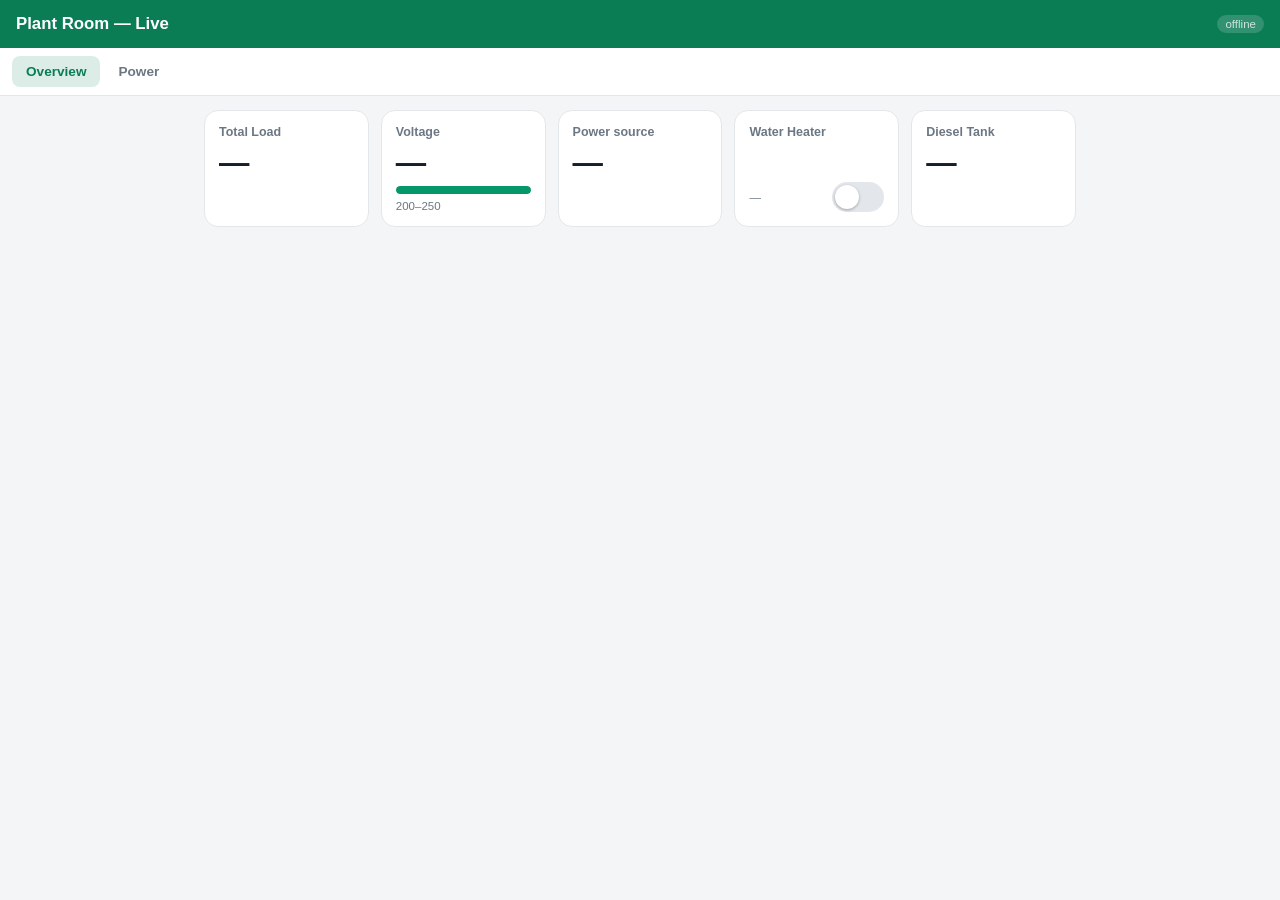
==== dashboard/index.html @ 4156bb83 "Promote iot-core to standalone Microscale repo: add ROADMAP, device-integration guide, catalog + lic" ====
<!doctype html>
<html lang="en">
<head>
  <meta charset="utf-8" />
  <meta name="viewport" content="width=device-width, initial-scale=1, viewport-fit=cover" />
  <meta name="theme-color" content="#0a7d55" />
  <link rel="manifest" href="manifest.webmanifest" />
  <title>iot-core dashboard</title>
  <link rel="stylesheet" href="style.css" />
</head>
<body>
  <header id="top">
    <h1 id="site-title">…</h1>
    <span id="conn" class="conn off">connecting…</span>
  </header>
  <nav id="tabs"></nav>
  <main id="grid"></main>
  <script src="vendor/mqtt.min.js"></script>
  <script src="app.js"></script>
  <script>if ("serviceWorker" in navigator) navigator.serviceWorker.register("sw.js").catch(function(){});</script>
</body>
</html>
---- dashboard/style.css ----
:root {
  --brand: #0a7d55;
  --bg: #f4f5f7; --surface: #ffffff; --text: #16202a; --muted: #6b7783;
  --border: #e3e7eb; --good: #059669; --warn: #d97706; --bad: #dc2626;
  --grid-c: #2563eb; --gen-c: #d97706;
}
@media (prefers-color-scheme: dark) {
  :root { --bg:#0e1216; --surface:#171d23; --text:#e6edf3; --muted:#8b98a5; --border:#252d35; }
}
* { box-sizing: border-box; }
body {
  margin: 0; background: var(--bg); color: var(--text);
  font-family: -apple-system, BlinkMacSystemFont, "Segoe UI", Roboto, sans-serif;
  padding-bottom: env(safe-area-inset-bottom);
}
header {
  position: sticky; top: 0; z-index: 5; display: flex; align-items: center; justify-content: space-between;
  padding: 14px 16px; padding-top: calc(14px + env(safe-area-inset-top));
  background: var(--brand); color: #fff;
}
header h1 { font-size: 1.05rem; margin: 0; font-weight: 600; }
.conn { font-size: .72rem; padding: 3px 8px; border-radius: 999px; background: rgba(255,255,255,.2); }
.conn.on { background: rgba(255,255,255,.28); }
.conn.off { opacity: .8; }
nav#tabs { display: flex; gap: 4px; padding: 8px 12px; overflow-x: auto; background: var(--surface); border-bottom: 1px solid var(--border); }
nav#tabs button {
  border: 0; background: transparent; color: var(--muted); font-size: .85rem; font-weight: 600;
  padding: 8px 14px; border-radius: 8px; white-space: nowrap;
}
nav#tabs button.active { background: color-mix(in srgb, var(--brand) 14%, transparent); color: var(--brand); }
main#grid { display: grid; grid-template-columns: repeat(auto-fill, minmax(150px, 1fr)); gap: 12px; padding: 14px; max-width: 900px; margin: 0 auto; }
.card {
  background: var(--surface); border: 1px solid var(--border); border-radius: 14px; padding: 14px;
  display: flex; flex-direction: column; gap: 6px; min-height: 108px;
}
.card .title { font-size: .78rem; color: var(--muted); font-weight: 600; }
.card .value { font-size: 1.9rem; font-weight: 700; font-variant-numeric: tabular-nums; letter-spacing: -.02em; }
.card .value .u { font-size: .9rem; color: var(--muted); font-weight: 600; margin-left: 3px; }
.card.alert { border-color: var(--bad); box-shadow: 0 0 0 2px color-mix(in srgb, var(--bad) 22%, transparent); }
.card .sub { font-size: .72rem; color: var(--muted); }
.spark { width: 100%; height: 34px; margin-top: auto; }
.gauge-wrap { display: flex; flex-direction: column; gap: 6px; }
.gauge-bar { height: 8px; border-radius: 999px; background: var(--border); position: relative; overflow: hidden; }
.gauge-fill { height: 100%; background: var(--good); border-radius: 999px; transition: width .3s; }
.gauge-fill.warn { background: var(--warn); }
.badge { align-self: flex-start; font-size: .72rem; font-weight: 700; padding: 3px 10px; border-radius: 999px; color: #fff; }
.badge.grid { background: var(--grid-c); }
.badge.generator { background: var(--gen-c); }
.switch { margin-top: auto; display: flex; align-items: center; justify-content: space-between; }
.toggle { width: 52px; height: 30px; border-radius: 999px; background: var(--border); border: 0; position: relative; cursor: pointer; transition: background .2s; }
.toggle::after { content: ""; position: absolute; top: 3px; left: 3px; width: 24px; height: 24px; border-radius: 50%; background: #fff; transition: transform .2s; box-shadow: 0 1px 3px rgba(0,0,0,.3); }
.toggle.on { background: var(--good); }
.toggle.on::after { transform: translateX(22px); }
.toggle.pending { opacity: .55; }
.stale { color: var(--warn) !important; }
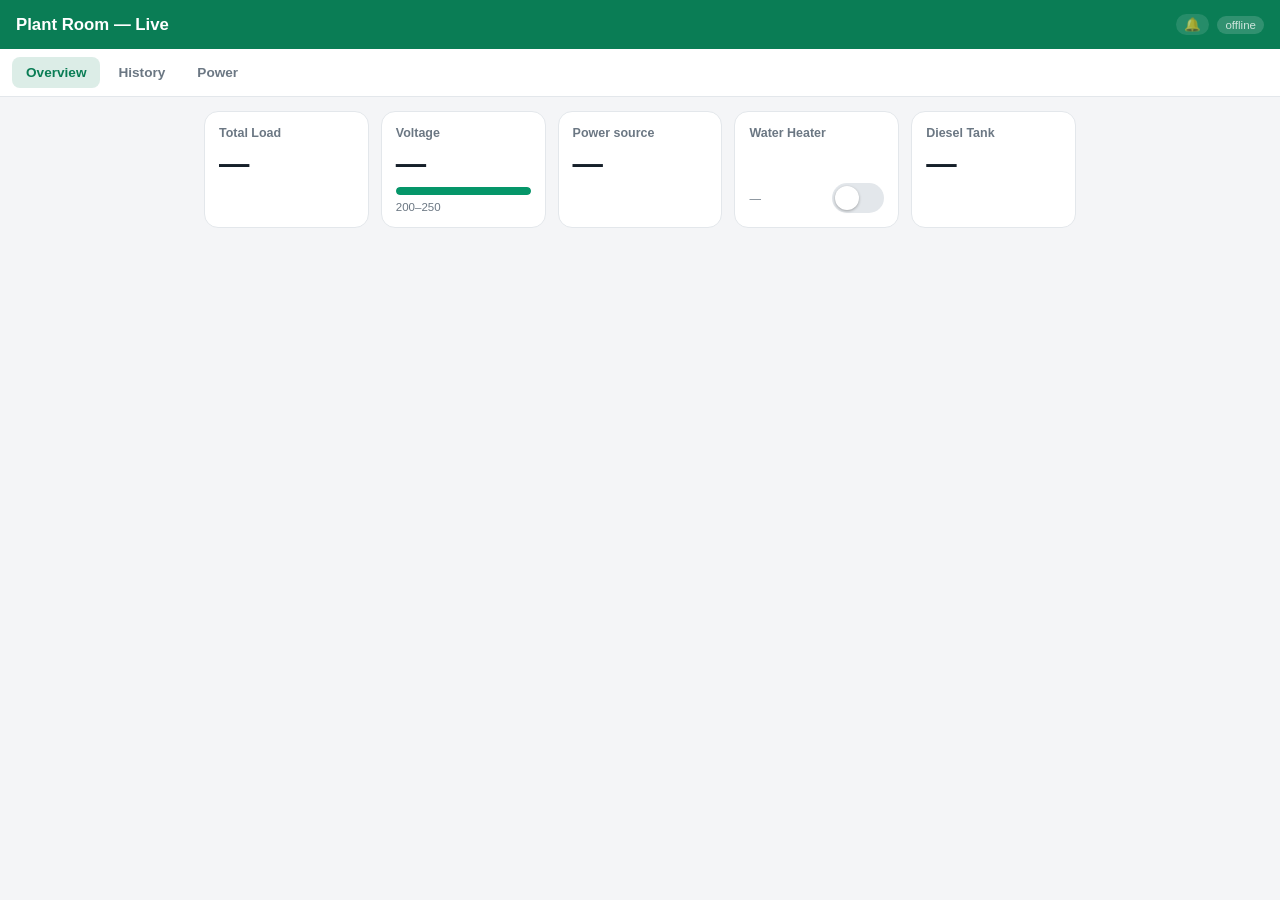
==== commit d965f8e9: "Phase 4: dashboard as a product — history charts, alerts, theming, roles, spec validation - app.js: " ====
--- a/dashboard/index.html
+++ b/dashboard/index.html
@@ -11,7 +11,10 @@
 <body>
   <header id="top">
     <h1 id="site-title">…</h1>
-    <span id="conn" class="conn off">connecting…</span>
+    <span id="head-right">
+      <button id="bell" class="bell" hidden title="Enable alert notifications">🔔</button>
+      <span id="conn" class="conn off">connecting…</span>
+    </span>
   </header>
   <nav id="tabs"></nav>
   <main id="grid"></main>
--- a/dashboard/style.css
+++ b/dashboard/style.css
@@ -7,6 +7,8 @@
 @media (prefers-color-scheme: dark) {
   :root { --bg:#0e1216; --surface:#171d23; --text:#e6edf3; --muted:#8b98a5; --border:#252d35; }
 }
+/* theme.mode: "dark" forces dark regardless of OS preference */
+html.dark { --bg:#0e1216; --surface:#171d23; --text:#e6edf3; --muted:#8b98a5; --border:#252d35; }
 * { box-sizing: border-box; }
 body {
   margin: 0; background: var(--bg); color: var(--text);
@@ -53,3 +55,12 @@
 .toggle.on::after { transform: translateX(22px); }
 .toggle.pending { opacity: .55; }
 .stale { color: var(--warn) !important; }
+#head-right { display: flex; align-items: center; gap: 8px; }
+.logo { height: 22px; margin-right: 8px; vertical-align: middle; }
+.bell { border: 0; background: rgba(255,255,255,.18); border-radius: 999px; padding: 3px 8px; cursor: pointer; opacity: .65; }
+.bell.on { opacity: 1; background: rgba(255,255,255,.3); }
+.card.wide { grid-column: 1 / -1; }
+.chart { width: 100%; height: 120px; margin-top: 4px; }
+.chart-line { stroke: var(--brand); }
+.chart-band { fill: color-mix(in srgb, var(--brand) 15%, transparent); }
+.toggle.readonly { cursor: not-allowed; opacity: .5; }
